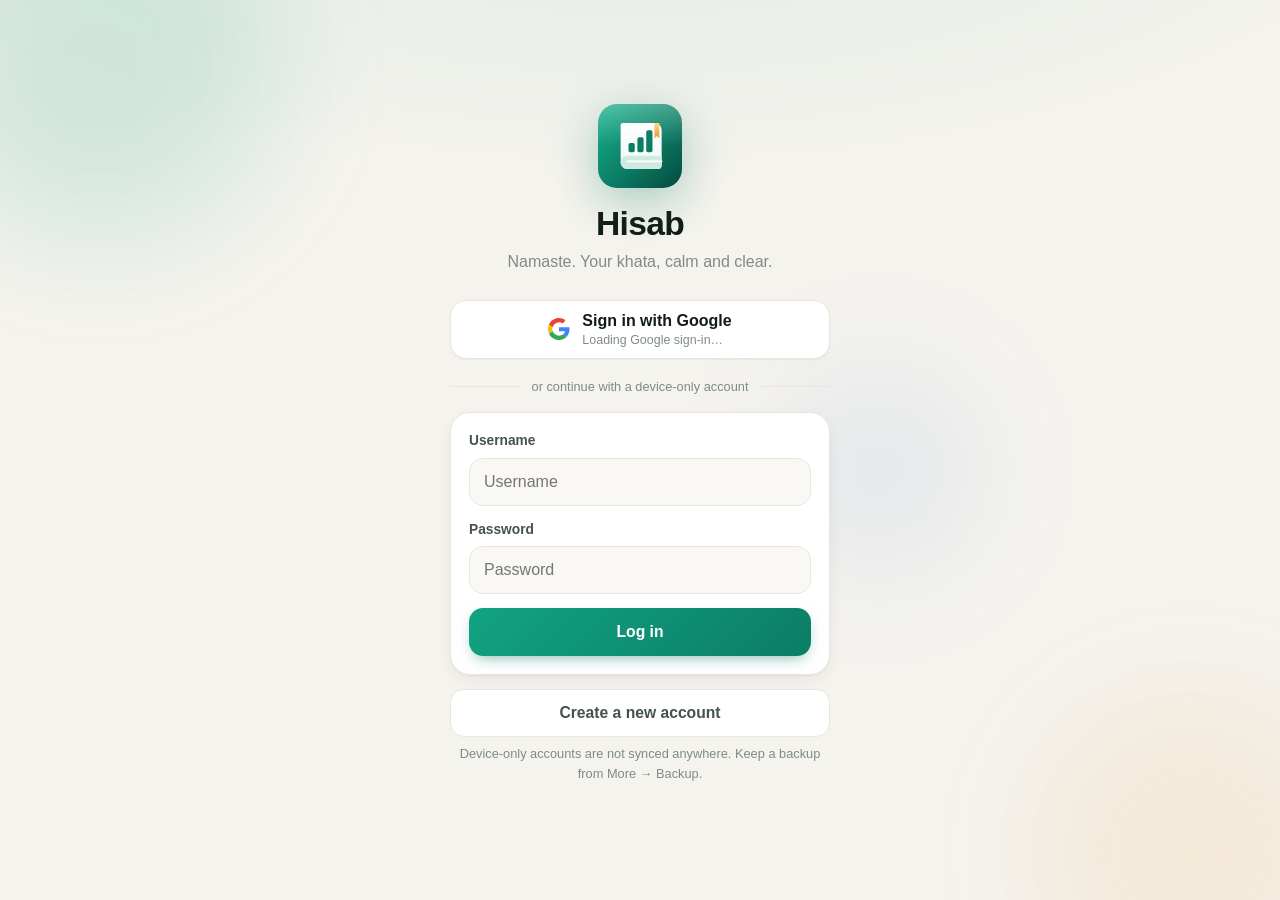
==== index.html @ 5d2def6b "Offline-readiness indicator in Profile; SW cache hisab-shell-v8" ====
<!DOCTYPE html>
<html lang="en">
<head>
<meta charset="UTF-8">
<meta name="viewport" content="width=device-width, initial-scale=1, viewport-fit=cover">
<meta name="theme-color" content="#0b7d65" media="(prefers-color-scheme: light)">
<meta name="theme-color" content="#0b1210" media="(prefers-color-scheme: dark)">
<meta name="description" content="Hisab — a calm, offline-first khata (ledger) book with clear analytics for personal and small-business use.">
<meta name="apple-mobile-web-app-capable" content="yes">
<meta name="apple-mobile-web-app-title" content="Hisab">
<title>Hisab — Khata Book</title>
<link rel="icon" href="assets/logo.svg" type="image/svg+xml">
<link rel="icon" href="assets/favicon-32.png" sizes="32x32" type="image/png">
<link rel="apple-touch-icon" href="assets/apple-touch-icon.png">
<link rel="manifest" href="manifest.webmanifest">
<script>
/* Apply the saved theme before first paint (no flash). */
try { var t = localStorage.getItem('hisab_theme'); if (t === 'light' || t === 'dark') document.documentElement.setAttribute('data-theme', t); } catch (e) {}
</script>
<link rel="stylesheet" href="css/styles.css">
</head>
<body>
<div id="app">

  <!-- Create account -->
  <section id="view-create" class="view" hidden>
    <div class="auth-bg" aria-hidden="true"><span></span><span></span><span></span></div>
    <div class="center-wrap">
      <div class="brand">
        <img class="logo" src="assets/logo.svg" alt="Hisab logo" width="84" height="84">
        <h1>Hisab</h1>
        <p class="muted">Create your own khata in seconds.</p>
      </div>
      <button class="google-btn" id="google-btn-create" type="button">
        <span class="g-logo"><svg viewBox="0 0 24 24" aria-hidden="true"><path fill="#4285F4" d="M23.5 12.3c0-.9-.1-1.5-.3-2.3H12v4.5h6.5c-.1 1.1-.8 2.7-2.4 3.8l3.6 2.8c2.2-2 3.8-5 3.8-8.8z"/><path fill="#34A853" d="M12 24c3.2 0 6-1.1 8-2.9l-3.8-3c-1 .7-2.4 1.2-4.2 1.2-3.2 0-6-2.2-7-5.1l-3.9 3C3.2 21.5 7.3 24 12 24z"/><path fill="#FBBC05" d="M5 14.2c-.2-.7-.4-1.4-.4-2.2s.1-1.5.4-2.2L1.1 6.9C.4 8.5 0 10.2 0 12s.4 3.5 1.1 5l3.9-2.8z"/><path fill="#EA4335" d="M12 4.7c1.8 0 3 .8 3.7 1.4l3.3-3.2C17.9 1.1 15.2 0 12 0 7.3 0 3.2 2.5 1.1 7l3.9 3c1-2.9 3.8-5.3 7-5.3z"/></svg></span>
        <span class="g-text"><span class="g-title">Sign in with Google</span><span class="g-sub" id="google-sub-create">Syncs across your devices</span></span>
      </button>
      <p class="fineprint center" id="google-note-create" hidden></p>
      <div class="divider"><span>or create a device-only account</span></div>
      <form id="create-form" class="card form" autocomplete="off">
        <label>Username
          <input id="create-username" type="text" required minlength="3" maxlength="24" placeholder="e.g. kaza" autocomplete="username">
        </label>
        <label>Nickname <span class="muted">(optional — what we call you)</span>
          <input id="create-nickname" type="text" maxlength="30" placeholder="e.g. Kaji Dai">
        </label>
        <label>Password
          <input id="create-password" type="password" required minlength="4" maxlength="64" placeholder="Choose a password" autocomplete="new-password">
        </label>
        <label>Confirm password
          <input id="create-password2" type="password" required minlength="4" maxlength="64" placeholder="Repeat the password" autocomplete="new-password">
        </label>
        <button class="btn primary block" type="submit">Create account</button>
        <p id="create-error" class="error" hidden></p>
      </form>
      <p class="center" style="margin-top:14px"><button class="btn ghost block" id="show-login" type="button">Back to log in</button></p>
      <p class="fineprint center">Device-only accounts live only in this browser. Use More → Backup to keep them safe.</p>
    </div>
  </section>

  <!-- Login -->
  <section id="view-login" class="view" hidden>
    <div class="auth-bg" aria-hidden="true"><span></span><span></span><span></span></div>
    <div class="center-wrap">
      <div class="brand">
        <img class="logo" src="assets/logo.svg" alt="Hisab logo" width="84" height="84">
        <h1>Hisab</h1>
        <p class="muted">Namaste. Your khata, calm and clear.</p>
      </div>
      <div id="continue-as-wrap" hidden>
        <button class="google-btn" id="continue-as-btn" type="button"></button>
      </div>
      <button class="google-btn" id="google-btn-login" type="button">
        <span class="g-logo"><svg viewBox="0 0 24 24" aria-hidden="true"><path fill="#4285F4" d="M23.5 12.3c0-.9-.1-1.5-.3-2.3H12v4.5h6.5c-.1 1.1-.8 2.7-2.4 3.8l3.6 2.8c2.2-2 3.8-5 3.8-8.8z"/><path fill="#34A853" d="M12 24c3.2 0 6-1.1 8-2.9l-3.8-3c-1 .7-2.4 1.2-4.2 1.2-3.2 0-6-2.2-7-5.1l-3.9 3C3.2 21.5 7.3 24 12 24z"/><path fill="#FBBC05" d="M5 14.2c-.2-.7-.4-1.4-.4-2.2s.1-1.5.4-2.2L1.1 6.9C.4 8.5 0 10.2 0 12s.4 3.5 1.1 5l3.9-2.8z"/><path fill="#EA4335" d="M12 4.7c1.8 0 3 .8 3.7 1.4l3.3-3.2C17.9 1.1 15.2 0 12 0 7.3 0 3.2 2.5 1.1 7l3.9 3c1-2.9 3.8-5.3 7-5.3z"/></svg></span>
        <span class="g-text"><span class="g-title">Sign in with Google</span><span class="g-sub" id="google-sub-login">Syncs across your devices</span></span>
      </button>
      <p class="fineprint center" id="google-note-login" hidden></p>
      <div class="divider"><span>or continue with a device-only account</span></div>
      <form id="login-form" class="card form" autocomplete="off">
        <label>Username
          <input id="login-username" type="text" required maxlength="24" placeholder="Username" autocomplete="username">
        </label>
        <label>Password
          <input id="login-password" type="password" required maxlength="64" placeholder="Password" autocomplete="current-password">
        </label>
        <button class="btn primary block" type="submit">Log in</button>
        <p id="login-error" class="error" hidden></p>
      </form>
      <p class="center" style="margin-top:14px"><button class="btn ghost block" id="show-create" type="button">Create a new account</button></p>
      <p class="fineprint center">Device-only accounts are not synced anywhere. Keep a backup from More → Backup.</p>
    </div>
  </section>

  <!-- Main app -->
  <section id="view-main" class="view" hidden>
    <header class="topbar">
      <div class="topbar-inner">
        <div class="topbar-row">
          <div class="brand-inline"><img class="logo-sm" src="assets/logo.svg" alt="" width="34" height="34"><div>Hisab<small id="portal-caption">Personal khata</small></div></div>
          <span class="spacer"></span>
          <span id="sync-pill" class="sync-pill" hidden></span>
          <button id="user-chip" class="user-chip" title="Profile &amp; account"></button>
        </div>
        <div class="segmented portal-switch" id="portal-switch" role="tablist" aria-label="Portal">
          <span class="thumb" aria-hidden="true"></span>
          <button id="portal-personal" class="portal-btn" data-portal="personal" role="tab">Personal</button>
          <button id="portal-business" class="portal-btn" data-portal="business" role="tab">Business</button>
        </div>
      </div>
    </header>

    <main class="content">
      <section id="tab-dashboard" class="tab" hidden></section>
      <section id="tab-entries" class="tab" hidden></section>
      <section id="tab-balances" class="tab" hidden></section>
      <section id="tab-more" class="tab" hidden></section>
    </main>

    <button id="fab" class="fab" aria-label="Add entry"></button>

    <nav class="bottomnav" aria-label="Sections">
      <button class="nav-btn" data-tab="dashboard"><span class="nav-ico"></span><span>Home</span></button>
      <button class="nav-btn" data-tab="entries"><span class="nav-ico"></span><span>Entries</span></button>
      <button class="nav-btn" data-tab="balances"><span class="nav-ico"></span><span>Balances</span></button>
      <button class="nav-btn" data-tab="more"><span class="nav-ico"></span><span>More</span></button>
    </nav>
  </section>

  <!-- Entry add/edit sheet -->
  <div id="entry-modal" class="modal" hidden>
    <div class="sheet card" role="dialog" aria-modal="true" aria-labelledby="entry-modal-title">
      <div class="sheet-head">
        <h2 id="entry-modal-title">New entry</h2>
        <button class="icon-btn" id="entry-close" aria-label="Close" type="button"></button>
      </div>
      <form id="entry-form" autocomplete="off">
        <div class="type-grid" id="type-grid"></div>
        <div class="row2">
          <label class="amount-field">Amount
            <span class="cur">Rs</span>
            <input id="f-amount" type="number" required min="1" step="1" inputmode="numeric" placeholder="0">
          </label>
          <label>Date &amp; time
            <input id="f-when" type="datetime-local" required>
          </label>
        </div>
        <label>Description
          <input id="f-desc" type="text" required maxlength="80" placeholder="e.g. Rice, lentils, oil">
        </label>
        <label><span id="f-party-label">Shop / vendor</span>
          <input id="f-party" type="text" maxlength="60" placeholder="Name (optional)" list="party-list">
          <datalist id="party-list"></datalist>
        </label>
        <label>Note <span class="muted">(optional)</span>
          <input id="f-note" type="text" maxlength="120" placeholder="Anything to remember">
        </label>
        <div class="form-actions">
          <button type="button" class="btn danger-ghost" id="entry-delete" hidden>Delete</button>
          <span class="spacer"></span>
          <button type="button" class="btn ghost" id="entry-cancel">Cancel</button>
          <button type="submit" class="btn primary">Save</button>
        </div>
      </form>
    </div>
  </div>

  <!-- Generic confirm dialog -->
  <div id="confirm-modal" class="modal" hidden>
    <div class="sheet card narrow" role="alertdialog" aria-modal="true" aria-labelledby="confirm-title">
      <h2 id="confirm-title">Are you sure?</h2>
      <p class="muted" id="confirm-text"></p>
      <div class="form-actions">
        <span class="spacer"></span>
        <button class="btn ghost" id="confirm-no" type="button">Cancel</button>
        <button class="btn danger" id="confirm-yes" type="button">Confirm</button>
      </div>
    </div>
  </div>

  <!-- Profile / account sheet -->
  <div id="account-modal" class="modal" hidden>
    <div class="sheet card narrow" role="dialog" aria-modal="true" aria-labelledby="account-title">
      <div class="sheet-head">
        <h2 id="account-title">Profile</h2>
        <button class="icon-btn" id="account-close" aria-label="Close" type="button"></button>
      </div>
      <div class="profile-edit">
        <span class="avatar lg" id="account-avatar">?</span>
        <div><div class="e-desc" id="account-name">—</div>
        <div class="em" id="account-sub">Signed in on this device</div></div>
      </div>
      <form id="nickname-form" class="inline-form" autocomplete="off">
        <label>Nickname
          <input id="account-nickname" class="field" type="text" maxlength="30" placeholder="What should Hisab call you?">
        </label>
        <button type="submit" class="btn primary" id="account-nickname-save">Save</button>
      </form>
      <p class="hint" id="nickname-hint">Shown in greetings and on the top bar. Leave empty to use your account name.</p>
      <button type="button" class="btn primary block" id="account-reconnect" style="margin-top:14px" hidden>Sync now</button>
      <p class="hint" id="offline-ready" style="margin-top:10px">Offline app: checking…</p>
      <div class="form-actions" style="margin-top:18px">
        <button type="button" class="btn ghost" id="account-switch">Switch account</button>
        <span class="spacer"></span>
        <button type="button" class="btn danger-ghost" id="account-logout">Log out</button>
      </div>
    </div>
  </div>

  <!-- Print / Save as PDF: statement options -->
  <div id="report-modal" class="modal" hidden>
    <div class="sheet card" role="dialog" aria-modal="true" aria-labelledby="report-title">
      <div class="sheet-head">
        <h2 id="report-title">Print statement</h2>
        <button class="icon-btn" id="report-close" aria-label="Close" type="button"></button>
      </div>
      <p class="hint" style="margin:-6px 2px 14px">Choose what goes on the page. In the next screen pick <b>Save as PDF</b> for a file, or a printer.</p>
      <form id="report-form" autocomplete="off">
        <div class="row2">
          <label>Khata
            <select id="r-portal" class="field">
              <option value="personal">Personal</option>
              <option value="business">Business</option>
            </select>
          </label>
          <label>Period
            <select id="r-period" class="field">
              <option value="month">This month</option>
              <option value="lastmonth">Last month</option>
              <option value="30d">Last 30 days</option>
              <option value="3m">Last 3 months</option>
              <option value="year">This year</option>
              <option value="all">All time</option>
              <option value="custom">Custom dates…</option>
            </select>
          </label>
        </div>
        <div class="row2" id="r-custom" hidden>
          <label>From <input id="r-from" type="date"></label>
          <label>To <input id="r-to" type="date"></label>
        </div>
        <label>Person / shop
          <select id="r-party" class="field"></select>
        </label>
        <label>Entry type
          <select id="r-type" class="field"></select>
        </label>
        <label>Contains text <span class="muted">(optional)</span>
          <input id="r-q" type="text" maxlength="60" placeholder="e.g. rice, rent">
        </label>
        <div class="check-list">
          <label class="check"><input type="checkbox" id="r-summary" checked> Summary &amp; totals by type</label>
          <label class="check"><input type="checkbox" id="r-balances" checked> Outstanding balances</label>
          <label class="check"><input type="checkbox" id="r-sign"> Signature lines</label>
        </div>
        <p class="hint" id="r-count" aria-live="polite"></p>
        <div class="form-actions">
          <span class="spacer"></span>
          <button type="button" class="btn ghost" id="report-cancel">Cancel</button>
          <button type="submit" class="btn primary" id="report-print">Print / Save PDF</button>
        </div>
      </form>
    </div>
  </div>

  <div id="toast" class="toast" role="status" aria-live="polite" hidden></div>
  <input type="file" id="import-file" accept="application/json" hidden>
</div>
<!-- The printable statement is built here; only visible when printing. -->
<div id="print-root"></div>
<script src="https://accounts.google.com/gsi/client" async defer></script>
<script src="js/config.js"></script>
<script src="js/drive.js"></script>
<script src="js/app.js"></script>
<script>
/* Offline support: cache the app shell so Hisab opens without internet. */
if ('serviceWorker' in navigator) {
  window.addEventListener('load', function () {
    navigator.serviceWorker.register('sw.js').catch(function (err) {
      if (window.console && console.warn) console.warn('Hisab offline support unavailable:', err);
    });
  });
}
</script>
</body>
</html>
---- css/styles.css ----
/* =========================================================================
 * Hisab — premium, calm khata book.
 * Mobile-first, zero dependencies, system fonts, light + dark themes.
 * ========================================================================= */

:root{
  color-scheme:light;
  --bg:#f5f3ee;
  --bg-tint:rgba(18,163,131,.10);
  --surface:#ffffff;
  --surface-2:#faf8f4;
  --surface-3:#f1eee7;
  --ink:#111b18;
  --ink-2:#44534e;
  --muted:#7f8b86;
  --line:#ebe6dc;
  --line-2:#f2eee7;
  --accent:#0b7d65;
  --accent-2:#12a383;
  --accent-ink:#075e4c;
  --accent-soft:#e2f3ed;
  --gold:#e59a2f;
  --gold-soft:#fbf0dc;
  --danger:#c4432f;
  --danger-soft:#fbe9e5;
  --pos:#0b7d65;
  --neg:#c4432f;
  --glass:rgba(255,255,255,.78);
  --glass-line:rgba(17,27,24,.07);
  --scrim:rgba(10,20,17,.42);

  /* chart series — validated (dataviz validator, light surface) */
  --s-in:#0f9b7a;
  --s-out:#e0643a;
  --t1:#2a78d6; --t2:#eb6834; --t3:#1baf7a; --t4:#eda100; --t5:#e87ba4; --t6:#008300; --t7:#7c5cd6;

  --radius:20px;
  --radius-sm:14px;
  --shadow-sm:0 1px 2px rgba(17,27,24,.05);
  --shadow:0 1px 2px rgba(17,27,24,.04),0 6px 20px -6px rgba(17,27,24,.10);
  --shadow-lg:0 2px 6px rgba(17,27,24,.06),0 24px 48px -12px rgba(17,27,24,.22);
  --tap:48px;
  --ease:cubic-bezier(.2,.8,.2,1);
  --ease-spring:cubic-bezier(.34,1.56,.64,1);
  --font:-apple-system,BlinkMacSystemFont,"SF Pro Text","Segoe UI Variable Text","Segoe UI",Inter,Roboto,"Noto Sans","Helvetica Neue",sans-serif;
}

@media (prefers-color-scheme:dark){
  :root:not([data-theme="light"]){
    color-scheme:dark;
    --bg:#0b1210; --bg-tint:rgba(35,180,143,.10);
    --surface:#121b18; --surface-2:#16211e; --surface-3:#1c2925;
    --ink:#ecf2ef; --ink-2:#b3c0bb; --muted:#7c8a85;
    --line:#223029; --line-2:#1a2622;
    --accent:#23b48f; --accent-2:#2fcba2; --accent-ink:#62d8b6; --accent-soft:#12302a;
    --gold:#f0b050; --gold-soft:#34281a;
    --danger:#ef6b57; --danger-soft:#3a1d19; --pos:#4fd1ab; --neg:#ef7d6b;
    --glass:rgba(18,27,24,.78); --glass-line:rgba(255,255,255,.06); --scrim:rgba(0,0,0,.6);
    --s-in:#1ba583; --s-out:#e56a3e;
    --t1:#3987e5; --t2:#d95926; --t3:#199e70; --t4:#c98500; --t5:#d55181; --t6:#008300; --t7:#a58cf0;
    --shadow-sm:0 1px 2px rgba(0,0,0,.3);
    --shadow:0 1px 2px rgba(0,0,0,.3),0 8px 24px -8px rgba(0,0,0,.5);
    --shadow-lg:0 2px 6px rgba(0,0,0,.4),0 24px 48px -12px rgba(0,0,0,.7);
  }
}
:root[data-theme="dark"]{
  color-scheme:dark;
  --bg:#0b1210; --bg-tint:rgba(35,180,143,.10);
  --surface:#121b18; --surface-2:#16211e; --surface-3:#1c2925;
  --ink:#ecf2ef; --ink-2:#b3c0bb; --muted:#7c8a85;
  --line:#223029; --line-2:#1a2622;
  --accent:#23b48f; --accent-2:#2fcba2; --accent-ink:#62d8b6; --accent-soft:#12302a;
  --gold:#f0b050; --gold-soft:#34281a;
  --danger:#ef6b57; --danger-soft:#3a1d19; --pos:#4fd1ab; --neg:#ef7d6b;
  --glass:rgba(18,27,24,.78); --glass-line:rgba(255,255,255,.06); --scrim:rgba(0,0,0,.6);
  --s-in:#1ba583; --s-out:#e56a3e;
  --t1:#3987e5; --t2:#d95926; --t3:#199e70; --t4:#c98500; --t5:#d55181; --t6:#008300; --t7:#a58cf0;
  --shadow-sm:0 1px 2px rgba(0,0,0,.3);
  --shadow:0 1px 2px rgba(0,0,0,.3),0 8px 24px -8px rgba(0,0,0,.5);
  --shadow-lg:0 2px 6px rgba(0,0,0,.4),0 24px 48px -12px rgba(0,0,0,.7);
}

*{box-sizing:border-box;-webkit-tap-highlight-color:transparent}
html,body{margin:0;padding:0}
body{
  background:var(--bg);
  background-image:radial-gradient(1200px 520px at 50% -180px,var(--bg-tint),transparent 70%);
  background-attachment:fixed;
  color:var(--ink);
  font-family:var(--font);
  font-size:16px;line-height:1.5;
  min-height:100dvh;
  -webkit-font-smoothing:antialiased;
  transition:background-color .35s var(--ease),color .35s var(--ease);
}
h1,h2,h3{margin:0;line-height:1.2;letter-spacing:-.02em}
h1{font-size:2rem;font-weight:800} h2{font-size:1.2rem;font-weight:750} h3{font-size:1rem;font-weight:700}
p{margin:.4em 0}
a{color:var(--accent)}
.muted{color:var(--muted)} .center{text-align:center}
.fineprint{font-size:.8rem;color:var(--muted);line-height:1.55}
.error{color:var(--danger);font-size:.9rem;margin:10px 0 0}
.spacer{flex:1}
.num{font-variant-numeric:tabular-nums}

#app{min-height:100dvh;position:relative}
.view{min-height:100dvh;display:flex;flex-direction:column}
[hidden]{display:none!important}

/* ================= auth screens ================= */
.auth-bg{position:fixed;inset:0;pointer-events:none;overflow:hidden;z-index:0}
.auth-bg span{position:absolute;border-radius:50%;filter:blur(60px);opacity:.55;animation:float 16s ease-in-out infinite}
.auth-bg span:nth-child(1){width:360px;height:360px;background:rgba(18,163,131,.28);top:-120px;left:-80px}
.auth-bg span:nth-child(2){width:300px;height:300px;background:rgba(229,154,47,.20);bottom:-100px;right:-60px;animation-delay:-5s}
.auth-bg span:nth-child(3){width:220px;height:220px;background:rgba(42,120,214,.14);top:40%;left:60%;animation-delay:-9s}
@keyframes float{0%,100%{transform:translate(0,0) scale(1)}50%{transform:translate(30px,24px) scale(1.08)}}

.center-wrap{position:relative;z-index:1;margin:auto;width:100%;max-width:420px;padding:40px 20px 48px}
.center-wrap > *{animation:rise .7s var(--ease) both}
.center-wrap > *:nth-child(2){animation-delay:.06s}
.center-wrap > *:nth-child(3){animation-delay:.12s}
.center-wrap > *:nth-child(4){animation-delay:.18s}
.center-wrap > *:nth-child(5){animation-delay:.24s}
.center-wrap > *:nth-child(n+6){animation-delay:.3s}
.brand{text-align:center;margin-bottom:26px}
.brand .logo{width:84px;height:84px;margin:0 auto 16px;display:block;filter:drop-shadow(0 12px 24px rgba(11,125,101,.35));animation:pop .8s var(--ease-spring) both}
.brand h1{font-size:2.1rem}
.brand p{margin-top:6px}
@keyframes pop{from{transform:scale(.6) rotate(-8deg);opacity:0}to{transform:none;opacity:1}}

.logo-sm{width:34px;height:34px;display:block;flex:none;filter:drop-shadow(0 4px 10px rgba(11,125,101,.3))}
.brand-inline{display:flex;align-items:center;gap:10px;font-size:1.2rem;font-weight:800;letter-spacing:-.02em}
.brand-inline small{display:block;font-size:.68rem;font-weight:600;color:var(--muted);letter-spacing:.02em;margin-top:-2px}

.card{
  background:var(--surface);border:1px solid var(--line);
  border-radius:var(--radius);box-shadow:var(--shadow);
  padding:18px;
  transition:background-color .35s var(--ease),border-color .35s var(--ease);
}

/* ================= forms ================= */
.form label,.sheet label{display:block;margin:0 0 14px;font-weight:650;font-size:.86rem;color:var(--ink-2)}
.form input,.sheet input,.field{
  width:100%;margin-top:6px;padding:12px 14px;min-height:var(--tap);
  border:1.5px solid var(--line);border-radius:14px;font-size:1rem;
  background:var(--surface-2);color:var(--ink);font-family:inherit;
  transition:border-color .2s,box-shadow .2s,background-color .2s;
}
.form input:hover,.sheet input:hover{border-color:color-mix(in srgb,var(--accent) 30%,var(--line))}
input:focus,select:focus{outline:none;border-color:var(--accent);box-shadow:0 0 0 4px color-mix(in srgb,var(--accent) 18%,transparent);background:var(--surface)}
button:focus-visible,a:focus-visible{outline:2px solid var(--accent);outline-offset:2px}
.row2{display:grid;grid-template-columns:1fr 1fr;gap:12px}
.form-actions{display:flex;gap:10px;margin-top:8px;align-items:center}

.btn{
  border:0;border-radius:14px;padding:12px 18px;min-height:var(--tap);
  font-size:.98rem;font-weight:700;cursor:pointer;font-family:inherit;
  display:inline-flex;align-items:center;justify-content:center;gap:8px;
  transition:transform .15s var(--ease),background-color .2s,box-shadow .2s,opacity .2s;
}
.btn:active{transform:scale(.97)}
.btn svg{width:18px;height:18px}
.btn.primary{background:linear-gradient(135deg,var(--accent-2),var(--accent));color:#fff;box-shadow:0 6px 16px -6px rgba(11,125,101,.6)}
.btn.primary:hover{box-shadow:0 10px 22px -8px rgba(11,125,101,.7)}
.btn.ghost{background:var(--surface);color:var(--ink-2);border:1.5px solid var(--line)}
.btn.ghost:hover{background:var(--surface-2)}
.btn.danger{background:var(--danger);color:#fff}
.btn.danger-ghost{background:transparent;color:var(--danger);border:1.5px solid var(--danger-soft)}
.btn.small{min-height:38px;padding:8px 14px;font-size:.88rem;border-radius:12px}
.btn.block{width:100%}
.btn:disabled{opacity:.5;cursor:default;transform:none}

/* ================= Google sign-in ================= */
.google-btn{
  width:100%;background:var(--surface);border:1.5px solid var(--line);border-radius:16px;
  min-height:56px;font-family:inherit;cursor:pointer;color:var(--ink);
  display:flex;align-items:center;justify-content:center;gap:12px;
  padding:10px 16px;font-size:1rem;margin-bottom:8px;box-shadow:var(--shadow-sm);
  transition:transform .15s var(--ease),box-shadow .2s,border-color .2s;
}
.google-btn:hover:not(:disabled){box-shadow:var(--shadow);border-color:color-mix(in srgb,var(--accent) 30%,var(--line))}
.google-btn:active:not(:disabled){transform:scale(.98)}
.google-btn:disabled{opacity:.8;cursor:default}
.google-btn .g-logo svg{width:22px;height:22px;display:block}
.google-btn .g-text{text-align:left;line-height:1.3}
.google-btn .g-title{font-weight:700;display:block}
.google-btn .g-sub{font-weight:400;font-size:.78rem;color:var(--muted);display:block}
.google-btn .g-avatar{width:34px;height:34px;border-radius:50%;object-fit:cover;flex:none}
.divider{display:flex;align-items:center;gap:12px;color:var(--muted);font-size:.8rem;margin:18px 0 16px}
.divider::before,.divider::after{content:'';flex:1;height:1px;background:var(--line)}

/* ================= top bar ================= */
.topbar{
  position:sticky;top:0;z-index:20;
  background:var(--glass);backdrop-filter:saturate(1.6) blur(16px);-webkit-backdrop-filter:saturate(1.6) blur(16px);
  border-bottom:1px solid var(--glass-line);
}
.topbar-inner{max-width:1120px;margin:0 auto;padding:12px 16px 12px;display:flex;flex-direction:column;gap:12px}
.topbar-row{display:flex;align-items:center;gap:10px}
.user-chip{
  border:1px solid var(--line);background:var(--surface);border-radius:999px;
  padding:4px 12px 4px 4px;font-weight:700;font-size:.88rem;color:var(--ink);
  display:flex;align-items:center;gap:8px;cursor:pointer;font-family:inherit;max-width:180px;
  transition:box-shadow .2s,transform .15s var(--ease);
}
.user-chip:hover{box-shadow:var(--shadow)}
.user-chip:active{transform:scale(.97)}
.user-chip span.nm{overflow:hidden;text-overflow:ellipsis;white-space:nowrap}
.chip-avatar{width:30px;height:30px;border-radius:50%;object-fit:cover;flex:none}

.avatar{
  width:42px;height:42px;border-radius:50%;
  background:linear-gradient(135deg,hsl(var(--h,160) 55% 55%),hsl(calc(var(--h,160) + 30) 60% 38%));
  color:#fff;display:flex;align-items:center;justify-content:center;font-weight:800;font-size:1rem;flex:0 0 auto;
  overflow:hidden;
}
.avatar.sm{width:30px;height:30px;font-size:.8rem}
.avatar.lg{width:72px;height:72px;font-size:1.6rem;box-shadow:0 10px 24px -8px rgba(0,0,0,.35)}
.avatar img{width:100%;height:100%;object-fit:cover;display:block}

/* portal segmented control with sliding thumb */
.segmented{
  position:relative;display:grid;grid-auto-flow:column;grid-auto-columns:1fr;
  background:var(--surface-3);border-radius:14px;padding:4px;gap:0;isolation:isolate;
}
.segmented .thumb{
  position:absolute;top:4px;bottom:4px;left:4px;border-radius:10px;background:var(--surface);
  box-shadow:0 1px 2px rgba(0,0,0,.08),0 4px 12px -4px rgba(0,0,0,.16);z-index:-1;
  transition:transform .45s var(--ease-spring),width .3s var(--ease);
}
.segmented button{
  border:0;background:transparent;border-radius:10px;padding:8px 10px;min-height:40px;
  font-size:.9rem;font-weight:700;color:var(--muted);cursor:pointer;font-family:inherit;
  transition:color .25s;display:flex;align-items:center;justify-content:center;gap:6px;white-space:nowrap;
}
.segmented button svg{width:16px;height:16px}
.segmented button.active{color:var(--ink)}
.segmented.sm button{min-height:34px;font-size:.8rem;padding:6px 8px}

/* ================= sync pill ================= */
.sync-pill{
  display:inline-flex;align-items:center;justify-content:center;gap:6px;font-size:.72rem;font-weight:700;
  border:1px solid var(--line);border-radius:999px;padding:5px 10px;min-width:92px;
  background:var(--surface);color:var(--ink-2);white-space:nowrap;
}
.sync-pill .dot{width:7px;height:7px;border-radius:50%;background:var(--muted);flex:none}
.sync-pill.ok .dot{background:var(--accent);box-shadow:0 0 0 3px var(--accent-soft)}
.sync-pill.busy .dot{background:var(--gold);animation:pulse 1s infinite}
.sync-pill.warn .dot{background:var(--gold)}
.sync-pill.bad{border-color:var(--danger-soft);color:var(--danger);cursor:pointer}
.sync-pill.bad .dot{background:var(--danger)}
@keyframes pulse{50%{opacity:.25}}

.icon-btn{
  width:40px;height:40px;border-radius:12px;border:1px solid var(--line);
  background:var(--surface);display:inline-flex;align-items:center;justify-content:center;cursor:pointer;color:var(--ink-2);
  transition:background-color .2s,transform .15s var(--ease);
}
.icon-btn:hover{background:var(--surface-2)}
.icon-btn:active{transform:scale(.94)}
.icon-btn svg{width:20px;height:20px}

/* ================= layout ================= */
.content{flex:1;width:100%;max-width:1120px;margin:0 auto;padding:18px 16px 140px}
.tab{display:flex;flex-direction:column;gap:14px}
.tab.anim > *{animation:rise .55s var(--ease) both;animation-delay:calc(var(--i,0) * 45ms)}
@keyframes rise{from{opacity:0;transform:translateY(14px)}to{opacity:1;transform:none}}
@keyframes fade{from{opacity:0}to{opacity:1}}

.section-title{display:flex;align-items:center;justify-content:space-between;gap:10px;font-size:.78rem;font-weight:800;text-transform:uppercase;letter-spacing:.07em;color:var(--muted);margin:10px 4px -4px}
.section-title .link{font-size:.8rem;text-transform:none;letter-spacing:0;font-weight:700;color:var(--accent);background:none;border:0;cursor:pointer;font-family:inherit;padding:4px}

/* ================= dashboard ================= */
.greet{display:flex;align-items:center;justify-content:space-between;gap:12px;flex-wrap:wrap}
.greet h2{font-size:1.5rem;font-weight:800;display:flex;align-items:center;gap:8px}
.greet .edit-name{border:0;background:var(--surface-3);color:var(--ink-2);width:28px;height:28px;border-radius:9px;display:inline-flex;align-items:center;justify-content:center;cursor:pointer;transition:background-color .2s,transform .15s}
.greet .edit-name:hover{background:var(--accent-soft);color:var(--accent-ink)}
.greet .edit-name svg{width:14px;height:14px}
.greet p{margin:2px 0 0}
.period-wrap{min-width:280px;flex:0 1 380px}

.dash-grid{display:grid;grid-template-columns:1fr;gap:14px}
.dash-grid > *{min-width:0}
@media (min-width:960px){
  .dash-grid{grid-template-columns:repeat(12,1fr);gap:16px}
  .span-12{grid-column:span 12}.span-8{grid-column:span 8}.span-7{grid-column:span 7}
  .span-6{grid-column:span 6}.span-5{grid-column:span 5}.span-4{grid-column:span 4}
}

.hero{
  position:relative;overflow:hidden;border-radius:24px;padding:22px 22px 18px;color:#fff;
  background:linear-gradient(135deg,#12a383 0%,#0b7d65 45%,#064c3d 100%);
  box-shadow:0 18px 40px -18px rgba(11,125,101,.75);
}
.hero::before{content:'';position:absolute;width:320px;height:320px;border-radius:50%;right:-120px;top:-160px;background:radial-gradient(circle,rgba(255,255,255,.22),transparent 65%)}
.hero::after{content:'';position:absolute;inset:0;background:linear-gradient(115deg,transparent 35%,rgba(255,255,255,.10) 50%,transparent 65%);transform:translateX(-100%);animation:sheen 3.2s 0.6s var(--ease) both}
@keyframes sheen{to{transform:translateX(100%)}}
.hero .k{font-size:.8rem;font-weight:700;opacity:.85;letter-spacing:.02em;display:flex;align-items:center;gap:8px}
.hero .v{font-size:clamp(2.2rem,8vw,3rem);font-weight:800;letter-spacing:-.03em;line-height:1.1;margin-top:6px;font-variant-numeric:tabular-nums}
.hero .sub{display:flex;gap:18px;flex-wrap:wrap;margin-top:14px;position:relative;z-index:1}
.hero .sub div{font-size:.78rem;opacity:.85}
.hero .sub b{display:block;font-size:1.02rem;opacity:1;font-weight:750;font-variant-numeric:tabular-nums}
.hero .spark{position:relative;height:56px;margin:12px -4px -4px}
.hero .spark svg{width:100%;height:100%;display:block;overflow:visible}
.delta{display:inline-flex;align-items:center;gap:3px;font-size:.74rem;font-weight:800;padding:3px 8px;border-radius:999px;white-space:nowrap}
.delta svg{width:12px;height:12px}
.delta.good{background:color-mix(in srgb,var(--pos) 14%,transparent);color:var(--pos)}
.delta.bad{background:color-mix(in srgb,var(--neg) 14%,transparent);color:var(--neg)}
.delta.flat{background:var(--surface-3);color:var(--muted)}
.hero .delta{background:rgba(255,255,255,.18);color:#fff}

.kpi-grid{display:grid;grid-template-columns:1fr 1fr;gap:12px}
@media (min-width:960px){.kpi-grid{grid-template-columns:repeat(4,1fr)}}
.kpi{
  background:var(--surface);border:1px solid var(--line);border-radius:18px;padding:14px 14px 13px;box-shadow:var(--shadow);
  display:flex;flex-direction:column;gap:6px;min-width:0;
  transition:transform .25s var(--ease),box-shadow .25s var(--ease);
}
.kpi:hover{transform:translateY(-2px);box-shadow:var(--shadow-lg)}
.kpi .k{font-size:.76rem;color:var(--muted);font-weight:700;display:flex;align-items:center;gap:7px}
.kpi .k .ico{width:26px;height:26px;border-radius:8px;display:inline-flex;align-items:center;justify-content:center;flex:none}
.kpi .k .ico svg{width:15px;height:15px}
.kpi .v{font-size:1.32rem;font-weight:800;letter-spacing:-.02em;font-variant-numeric:tabular-nums;white-space:nowrap;overflow:hidden;text-overflow:ellipsis}
.kpi .foot{display:flex;align-items:center;gap:6px;font-size:.72rem;color:var(--muted);flex-wrap:wrap}

.panel{background:var(--surface);border:1px solid var(--line);border-radius:var(--radius);box-shadow:var(--shadow);padding:18px;min-width:0}
.panel-head{display:flex;align-items:flex-start;justify-content:space-between;gap:10px;margin-bottom:14px}
.panel-head h3{font-size:1rem}
.panel-head p{margin:2px 0 0;font-size:.8rem;color:var(--muted)}
.legend{display:flex;gap:14px;flex-wrap:wrap;font-size:.78rem;color:var(--ink-2);font-weight:600}
.legend span{display:inline-flex;align-items:center;gap:6px}
.legend i{width:10px;height:10px;border-radius:3px;display:inline-block}

/* position (owe / owed) */
.position .nums{display:grid;grid-template-columns:1fr 1fr;gap:12px}
.position .nums .k{font-size:.76rem;color:var(--muted);font-weight:700}
.position .nums .v{font-size:1.25rem;font-weight:800;font-variant-numeric:tabular-nums;letter-spacing:-.02em}
.position .nums .v.neg{color:var(--neg)} .position .nums .v.pos{color:var(--pos)}
.split{display:flex;height:10px;border-radius:999px;overflow:hidden;margin:14px 0 10px;background:var(--surface-3);gap:2px}
.split i{display:block;height:100%;transform-origin:left;animation:grow-x .9s var(--ease) both}
.split i:first-child{border-radius:999px 0 0 999px}.split i:last-child{border-radius:0 999px 999px 0}
@keyframes grow-x{from{transform:scaleX(0)}to{transform:scaleX(1)}}
.net-line{display:flex;justify-content:space-between;align-items:center;font-size:.85rem;color:var(--ink-2);padding-top:10px;border-top:1px dashed var(--line)}
.net-line b{font-variant-numeric:tabular-nums}

/* column charts (HTML) */
.cols{position:relative;height:190px;display:flex;align-items:stretch;gap:2px;padding-left:44px}
.cols.short{height:130px}
.cols .grid{position:absolute;left:44px;right:0;height:1px;background:var(--line-2)}
.cols .grid.base{background:var(--line)}
.cols .ylab{position:absolute;left:0;width:40px;text-align:right;font-size:.66rem;color:var(--muted);transform:translateY(-50%);font-variant-numeric:tabular-nums}
.cols .slot{flex:1;position:relative;cursor:pointer;min-width:0;border-radius:6px;transition:background-color .15s}
.cols .slot:hover,.cols .slot.hot{background:color-mix(in srgb,var(--ink) 5%,transparent)}
.cols .bar{position:absolute;left:50%;width:min(72%,24px);transform:translateX(-50%);transform-origin:bottom}
.cols .bar.up{border-radius:4px 4px 0 0}
.cols .bar.down{border-radius:0 0 4px 4px;transform-origin:top}
.cols .bar > i{display:block;width:100%;height:100%;border-radius:inherit;background:var(--c);transform-origin:inherit;animation:grow-y .8s var(--ease) both;animation-delay:calc(var(--i,0) * 18ms)}
.cols .bar.dim > i{opacity:.38}
@keyframes grow-y{from{transform:scaleY(0)}to{transform:scaleY(1)}}
.xlabs{display:flex;gap:2px;padding-left:44px;margin-top:6px}
.xlabs span{flex:1;text-align:center;font-size:.66rem;color:var(--muted);white-space:nowrap;min-width:0;overflow:visible}
.bar-cap{position:absolute;left:50%;transform:translateX(-50%);font-size:.68rem;font-weight:800;color:var(--ink);white-space:nowrap;animation:fade .5s .6s both}

.tip{
  position:absolute;z-index:5;pointer-events:none;background:var(--ink);color:var(--bg);
  border-radius:12px;padding:9px 12px;font-size:.76rem;line-height:1.45;min-width:140px;
  box-shadow:var(--shadow-lg);opacity:0;transform:translate(-50%,calc(-100% - 6px)) scale(.96);
  transition:opacity .15s,transform .15s var(--ease);white-space:nowrap
}
.tip.show{opacity:1;transform:translate(-50%,calc(-100% - 10px)) scale(1)}
.tip b{font-weight:800}
.tip .r{display:flex;justify-content:space-between;gap:14px;font-variant-numeric:tabular-nums}
.tip .r i{display:inline-block;width:8px;height:8px;border-radius:2px;margin-right:6px}
.chart-wrap{position:relative}

/* donut */
.donut-wrap{display:grid;grid-template-columns:150px 1fr;gap:18px;align-items:center}
@media (max-width:380px){.donut-wrap{grid-template-columns:1fr;justify-items:center}}
.donut{position:relative;width:150px;height:150px}
.donut svg{width:100%;height:100%;transform:rotate(-90deg);display:block}
.donut circle.seg{fill:none;stroke-width:18;stroke-linecap:butt;animation:dash 1.1s var(--ease) both;transition:stroke-width .2s var(--ease),opacity .2s}
.donut circle.seg.hot{stroke-width:22}
.donut.has-hot circle.seg:not(.hot){opacity:.35}
@keyframes dash{from{stroke-dasharray:0 1000}}
.donut .mid{position:absolute;inset:0;display:flex;flex-direction:column;align-items:center;justify-content:center;text-align:center;pointer-events:none}
.donut .mid b{font-size:1.05rem;font-weight:800;font-variant-numeric:tabular-nums;letter-spacing:-.02em}
.donut .mid span{font-size:.68rem;color:var(--muted);font-weight:700;text-transform:uppercase;letter-spacing:.06em}
.dlist{display:flex;flex-direction:column;gap:2px;width:100%}
.dlist button{display:grid;grid-template-columns:10px 1fr auto auto;gap:10px;align-items:center;border:0;background:none;padding:7px 8px;border-radius:10px;cursor:pointer;font-family:inherit;color:var(--ink);text-align:left;font-size:.84rem;transition:background-color .15s}
.dlist button:hover,.dlist button.hot{background:var(--surface-3)}
.dlist i{width:10px;height:10px;border-radius:3px}
.dlist .p{color:var(--muted);font-size:.74rem;font-weight:700;min-width:34px;text-align:right}
.dlist .a{font-weight:750;font-variant-numeric:tabular-nums}

/* horizontal bars (top people) */
.hbars{display:flex;flex-direction:column;gap:12px}
.hbar{display:grid;grid-template-columns:34px 1fr;gap:10px;align-items:center;cursor:pointer;border:0;background:none;padding:4px;border-radius:12px;font-family:inherit;color:var(--ink);text-align:left;transition:background-color .15s}
.hbar:hover{background:var(--surface-2)}
.hbar .avatar{width:34px;height:34px;font-size:.8rem}
.hbar .row{display:flex;justify-content:space-between;gap:8px;font-size:.85rem;margin-bottom:6px}
.hbar .row b{font-weight:700;white-space:nowrap;overflow:hidden;text-overflow:ellipsis}
.hbar .row span{font-weight:800;font-variant-numeric:tabular-nums;white-space:nowrap}
.hbar .track{height:8px;border-radius:999px;background:var(--surface-3);overflow:hidden}
.hbar .fill{height:100%;border-radius:999px;background:linear-gradient(90deg,var(--accent-2),var(--accent));transform-origin:left;animation:grow-x .9s var(--ease) both;animation-delay:calc(var(--i,0) * 70ms)}
.hbar .meta{font-size:.72rem;color:var(--muted);margin-top:4px}
.hbar .meta .owe{color:var(--neg);font-weight:700}.hbar .meta .owed{color:var(--pos);font-weight:700}

/* highlights */
.hl-grid{display:grid;grid-template-columns:1fr 1fr;gap:10px}
.hl{background:var(--surface-2);border:1px solid var(--line-2);border-radius:14px;padding:12px;min-width:0}
.hl .k{font-size:.7rem;color:var(--muted);font-weight:800;text-transform:uppercase;letter-spacing:.05em}
.hl .v{font-weight:800;font-size:1rem;margin-top:3px;font-variant-numeric:tabular-nums;white-space:nowrap;overflow:hidden;text-overflow:ellipsis}
.hl .s{font-size:.74rem;color:var(--ink-2);white-space:nowrap;overflow:hidden;text-overflow:ellipsis}

.nudge{display:flex;align-items:center;gap:12px;background:var(--gold-soft);border:1px solid color-mix(in srgb,var(--gold) 30%,transparent);border-radius:16px;padding:12px 14px}
.nudge svg{width:22px;height:22px;color:var(--gold);flex:none}
.nudge p{margin:0;font-size:.86rem;flex:1}
.nudge .x{border:0;background:none;color:var(--muted);cursor:pointer;padding:4px;display:flex}
.nudge .x svg{width:16px;height:16px;color:var(--muted)}

/* ================= entries ================= */
.toolbar{display:flex;flex-direction:column;gap:10px}
.search{position:relative}
.search input{padding-left:44px;margin-top:0;background:var(--surface);box-shadow:var(--shadow-sm)}
.search-ico{position:absolute;left:14px;top:50%;transform:translateY(-50%);color:var(--muted);pointer-events:none;display:flex}
.search-ico svg{width:19px;height:19px}
.search .clear{position:absolute;right:8px;top:50%;transform:translateY(-50%);border:0;background:var(--surface-3);color:var(--ink-2);width:28px;height:28px;border-radius:50%;cursor:pointer;display:flex;align-items:center;justify-content:center}
.search .clear svg{width:14px;height:14px}
.chip-row{display:flex;gap:8px;overflow-x:auto;padding:2px 2px 4px;scrollbar-width:none;margin:0 -2px}
.chip-row::-webkit-scrollbar{display:none}
.chip{
  flex:0 0 auto;border:1.5px solid var(--line);background:var(--surface);border-radius:999px;
  padding:7px 14px;font-size:.84rem;font-weight:700;color:var(--ink-2);cursor:pointer;font-family:inherit;min-height:38px;
  display:inline-flex;align-items:center;gap:7px;transition:all .2s var(--ease);
}
.chip i{width:8px;height:8px;border-radius:50%;background:var(--c,var(--muted))}
.chip:hover{border-color:color-mix(in srgb,var(--ink) 20%,var(--line))}
.chip.active{background:var(--ink);border-color:var(--ink);color:var(--bg)}
.summary-line{display:flex;justify-content:space-between;align-items:baseline;padding:2px 4px}
.summary-line .total{font-weight:800;font-size:1.02rem;font-variant-numeric:tabular-nums}

.day-group{display:flex;flex-direction:column}
.day-head{display:flex;justify-content:space-between;align-items:baseline;padding:14px 6px 8px;font-weight:800}
.day-head .d{font-size:.88rem}
.day-head .t{font-size:.84rem;color:var(--ink-2);font-variant-numeric:tabular-nums}
.list-card{background:var(--surface);border:1px solid var(--line);border-radius:18px;box-shadow:var(--shadow);overflow:hidden}
.entry-row{
  display:flex;gap:12px;align-items:center;background:transparent;border:0;
  padding:12px 14px;cursor:pointer;width:100%;text-align:left;font-family:inherit;color:var(--ink);
  transition:background-color .15s;
}
.entry-row + .entry-row{border-top:1px solid var(--line-2)}
.entry-row:hover{background:var(--surface-2)}
.entry-row:active{background:var(--surface-3)}
.e-ico{flex:0 0 40px;width:40px;height:40px;border-radius:12px;display:flex;align-items:center;justify-content:center;
  background:color-mix(in srgb,var(--c) 14%,transparent);color:var(--c)}
.e-ico svg{width:20px;height:20px}
.e-main{flex:1;min-width:0}
.e-desc{display:block;font-weight:700;white-space:nowrap;overflow:hidden;text-overflow:ellipsis}
.e-sub{display:block;font-size:.78rem;color:var(--muted);white-space:nowrap;overflow:hidden;text-overflow:ellipsis}
.e-dt{color:var(--ink-2);font-weight:600;font-variant-numeric:tabular-nums}
.e-amt{font-weight:800;white-space:nowrap;font-variant-numeric:tabular-nums;font-size:.98rem}
.e-amt.out{color:var(--neg)} .e-amt.in{color:var(--pos)}

.t-cash_purchase{--c:var(--t1)} .t-due_purchase{--c:var(--t2)} .t-money_given{--c:var(--t3)}
.t-money_taken{--c:var(--t4)} .t-paid_back{--c:var(--t5)} .t-received_back{--c:var(--t6)}
.t-income{--c:var(--t7)}

.empty{text-align:center;padding:40px 20px;color:var(--muted)}
.empty .em-ico{width:64px;height:64px;border-radius:20px;margin:0 auto 12px;background:var(--surface-3);display:flex;align-items:center;justify-content:center;color:var(--ink-2)}
.empty .em-ico svg{width:30px;height:30px}
.empty p{margin:0 0 4px}
.empty b{color:var(--ink);display:block;font-size:1rem;margin-bottom:2px}

/* ================= balances ================= */
.party-card{
  display:flex;align-items:center;gap:12px;background:transparent;border:0;
  padding:13px 14px;cursor:pointer;width:100%;text-align:left;font-family:inherit;color:var(--ink);
  transition:background-color .15s;
}
.party-card + .party-card{border-top:1px solid var(--line-2)}
.party-card:hover{background:var(--surface-2)}
.bal{font-weight:800;font-size:1.02rem;font-variant-numeric:tabular-nums;white-space:nowrap}
.bal.owe{color:var(--neg)} .bal.owed{color:var(--pos)}
.chev{width:16px;height:16px;color:var(--muted);flex:none}

/* ================= more / settings ================= */
.profile-card{display:flex;align-items:center;gap:16px;padding:20px}
.profile-card .who{flex:1;min-width:0}
.profile-card .who b{display:block;font-size:1.15rem;font-weight:800;white-space:nowrap;overflow:hidden;text-overflow:ellipsis}
.profile-card .who span{display:block;font-size:.8rem;color:var(--muted);white-space:nowrap;overflow:hidden;text-overflow:ellipsis}
.menu-card{display:flex;flex-direction:column;padding:4px 14px}
.menu-item{
  display:flex;align-items:center;gap:14px;padding:14px 2px;border:0;background:none;
  font-size:.98rem;font-weight:650;color:var(--ink);cursor:pointer;font-family:inherit;text-align:left;width:100%;
  transition:opacity .15s;
}
.menu-item + .menu-item,.menu-row + .menu-row{border-top:1px solid var(--line-2)}
.menu-item:hover{opacity:.8}
.menu-item .mi{width:36px;height:36px;border-radius:11px;background:var(--surface-3);display:flex;align-items:center;justify-content:center;flex:none;color:var(--ink-2)}
.menu-item .mi svg{width:19px;height:19px}
.menu-item > span:not(.mi){flex:1}
.menu-item .sub{display:block;font-size:.78rem;color:var(--muted);font-weight:400}
.menu-item.danger-item{color:var(--danger)} .menu-item.danger-item .mi{background:var(--danger-soft);color:var(--danger)}
.menu-row{display:flex;align-items:center;justify-content:space-between;gap:12px;padding:12px 2px}
.menu-row .lbl{font-weight:650}
.menu-row .segmented{min-width:220px}

.user-row{display:flex;align-items:center;gap:12px;padding:12px 4px}
.user-row + .user-row{border-top:1px solid var(--line)}

/* ================= bottom nav + fab ================= */
.bottomnav{
  position:fixed;left:50%;bottom:calc(12px + env(safe-area-inset-bottom));transform:translateX(-50%);
  width:calc(100% - 24px);max-width:440px;
  display:grid;grid-template-columns:repeat(4,1fr);
  background:var(--glass);backdrop-filter:saturate(1.6) blur(18px);-webkit-backdrop-filter:saturate(1.6) blur(18px);
  border:1px solid var(--glass-line);border-radius:24px;padding:6px;z-index:30;box-shadow:var(--shadow-lg);
}
.nav-btn{
  position:relative;border:0;background:none;display:flex;flex-direction:column;align-items:center;gap:2px;
  font-size:.68rem;font-weight:700;color:var(--muted);cursor:pointer;font-family:inherit;padding:8px 4px 6px;min-height:54px;border-radius:18px;
  transition:color .25s;
}
.nav-btn .nav-ico{position:relative;display:flex;align-items:center;justify-content:center;width:52px;height:28px;border-radius:999px;transition:background-color .3s var(--ease)}
.nav-btn .nav-ico::before{content:'';position:absolute;inset:0;border-radius:inherit;background:var(--accent-soft);transform:scaleX(.3);opacity:0;transition:transform .45s var(--ease-spring),opacity .25s}
.nav-btn svg{position:relative;width:22px;height:22px;transition:transform .35s var(--ease-spring)}
.nav-btn.active{color:var(--accent-ink)}
.nav-btn.active .nav-ico::before{transform:scaleX(1);opacity:1}
.nav-btn.active svg{transform:translateY(-1px) scale(1.06)}
.fab{
  position:fixed;bottom:calc(92px + env(safe-area-inset-bottom));right:max(18px,calc(50% - 540px));
  width:60px;height:60px;border-radius:20px;border:0;cursor:pointer;
  background:linear-gradient(135deg,var(--accent-2),var(--accent));color:#fff;
  box-shadow:0 12px 28px -8px rgba(11,125,101,.65);z-index:31;display:flex;align-items:center;justify-content:center;
  transition:transform .25s var(--ease-spring),box-shadow .25s;
  animation:pop .6s .2s var(--ease-spring) both;
}
.fab:hover{transform:translateY(-2px) rotate(90deg);box-shadow:0 16px 32px -8px rgba(11,125,101,.7)}
.fab:active{transform:scale(.92)}
.fab svg{width:28px;height:28px;transition:transform .3s var(--ease)}

/* ================= modal sheet ================= */
.modal{position:fixed;inset:0;z-index:50;display:flex;align-items:flex-end;justify-content:center;
  background:var(--scrim);backdrop-filter:blur(3px);-webkit-backdrop-filter:blur(3px);
  opacity:0;transition:opacity .28s var(--ease)}
.modal.open{opacity:1}
.sheet{
  width:100%;max-width:560px;border-radius:26px 26px 0 0;max-height:92dvh;overflow-y:auto;
  padding:10px 20px calc(24px + env(safe-area-inset-bottom));
  transform:translateY(40px);opacity:.6;transition:transform .42s var(--ease),opacity .3s var(--ease);
  box-shadow:var(--shadow-lg);
}
.modal.open .sheet{transform:none;opacity:1}
.sheet::before{content:'';display:block;width:40px;height:5px;border-radius:99px;background:var(--line);margin:0 auto 12px}
.sheet.narrow{border-radius:24px;margin:0 16px 24px;max-width:420px}
.sheet.narrow::before{display:none}
.sheet.narrow{padding-top:20px}
.sheet-head{display:flex;align-items:center;justify-content:space-between;margin-bottom:14px}
.type-grid{display:grid;grid-template-columns:repeat(3,1fr);gap:8px;margin-bottom:16px}
.type-btn{
  border:1.5px solid var(--line);background:var(--surface-2);border-radius:14px;padding:10px 6px;cursor:pointer;
  display:flex;flex-direction:column;align-items:center;gap:6px;font-size:.74rem;font-weight:700;
  color:var(--ink-2);font-family:inherit;min-height:78px;justify-content:center;text-align:center;
  transition:all .22s var(--ease);
}
.type-btn .e-ico{flex:none;width:34px;height:34px;border-radius:10px}
.type-btn .e-ico svg{width:18px;height:18px}
.type-btn:hover{border-color:color-mix(in srgb,var(--c) 40%,var(--line))}
.type-btn.active{border-color:var(--c);background:color-mix(in srgb,var(--c) 10%,var(--surface));color:var(--ink);transform:translateY(-1px);box-shadow:0 6px 16px -8px var(--c)}
.amount-field{position:relative}
.amount-field .cur{position:absolute;left:14px;bottom:13px;font-weight:800;color:var(--muted);font-size:1rem}
.amount-field input{padding-left:44px;font-size:1.25rem;font-weight:800;font-variant-numeric:tabular-nums}

.profile-edit{display:flex;flex-direction:column;align-items:center;gap:10px;margin:4px 0 18px;text-align:center}
.profile-edit .em{font-size:.82rem;color:var(--muted)}
.inline-form{display:flex;gap:8px;align-items:flex-end}
.inline-form label{flex:1;margin:0}
.inline-form .btn{flex:none}
.hint{font-size:.76rem;color:var(--muted);margin:6px 2px 0}

/* ================= toast ================= */
.toast{
  position:fixed;bottom:calc(160px + env(safe-area-inset-bottom));left:50%;
  transform:translate(-50%,16px) scale(.96);opacity:0;
  background:var(--ink);color:var(--bg);padding:12px 18px;border-radius:14px;font-size:.9rem;font-weight:650;
  z-index:60;box-shadow:var(--shadow-lg);max-width:min(90vw,420px);text-align:center;
  transition:opacity .25s var(--ease),transform .35s var(--ease-spring);
}
.toast.show{opacity:1;transform:translate(-50%,0) scale(1)}

@media (min-width:700px){
  .modal{align-items:center}
  .sheet{border-radius:26px;margin-bottom:0;transform:translateY(24px) scale(.97)}
  .sheet::before{display:none}
  .sheet{padding-top:20px}
  .content{padding-top:24px}
}

@media (prefers-reduced-motion:reduce){
  *,*::before,*::after{animation-duration:.01ms!important;animation-delay:0ms!important;transition-duration:.01ms!important}
}

/* small additions */
.hero .k svg{width:16px;height:16px}
.wipe{animation:wipe 1.2s .15s var(--ease) both}
@keyframes wipe{from{clip-path:inset(0 100% 0 0)}to{clip-path:inset(0 0 0 0)}}
.link-btn{font-size:.82rem;font-weight:700;color:var(--accent);background:none;border:0;cursor:pointer;font-family:inherit;padding:4px 2px;white-space:nowrap}
.link-btn:hover{text-decoration:underline}

/* ---- refinements ---- */
.panel{container-type:inline-size}
.panel-head{flex-wrap:wrap}
@container (max-width:470px){
  .donut-wrap{grid-template-columns:1fr;justify-items:center}
  .donut{width:170px;height:170px}
}
.dlist button > span:nth-child(2){white-space:nowrap;overflow:hidden;text-overflow:ellipsis}
.dlist .a{white-space:nowrap}
.cols .bar.dim > i{opacity:.45}
.nudge{flex-wrap:wrap}
.nudge p{min-width:180px}
@media (min-width:960px){
  .cols.short{height:230px}
}
@media (min-width:760px){
  .topbar-inner{flex-direction:row;align-items:center;gap:14px}
  .topbar-row{display:contents}
  .topbar-row .brand-inline{order:0}
  .portal-switch{order:1;width:260px;margin-left:18px}
  .topbar-row .spacer{order:2}
  .topbar-row .sync-pill{order:3}
  .topbar-row .user-chip{order:4}
}
.row2{grid-template-columns:minmax(0,1fr) minmax(0,1fr)}
.row2 input{min-width:0}
input[type=number]::-webkit-outer-spin-button,input[type=number]::-webkit-inner-spin-button{-webkit-appearance:none;margin:0}
input[type=number]{-moz-appearance:textfield;appearance:textfield}

/* =========================================================================
 * Print / Save as PDF — statement options sheet + the printed statement.
 * The statement lives in #print-root, hidden on screen. When the user
 * prints, body.print-report swaps the app out for the statement.
 * ========================================================================= */
select.field{
  appearance:none;-webkit-appearance:none;padding-right:40px;cursor:pointer;
  background-image:url("data:image/svg+xml,%3Csvg xmlns='http://www.w3.org/2000/svg' viewBox='0 0 24 24' fill='none' stroke='%237f8b86' stroke-width='2.2' stroke-linecap='round' stroke-linejoin='round'%3E%3Cpath d='M6 9l6 6 6-6'/%3E%3C/svg%3E");
  background-repeat:no-repeat;background-position:right 14px center;background-size:18px;
}
.check-list{display:flex;flex-direction:column;margin:2px 0 10px;padding:2px 14px;border:1.5px solid var(--line);border-radius:14px;background:var(--surface-2)}
.sheet label.check{display:flex;align-items:center;gap:12px;margin:0;padding:11px 0;font-weight:600;color:var(--ink);cursor:pointer}
.sheet label.check + label.check{border-top:1px solid var(--line-2)}
.sheet .check input{width:20px;height:20px;min-height:0;margin:0;padding:0;flex:none;accent-color:var(--accent);cursor:pointer}
#r-count{margin:0 2px 6px;font-weight:650;color:var(--ink-2)}
.link-btn svg{width:15px;height:15px;vertical-align:-3px;margin-right:4px}
.sl-left{display:inline-flex;align-items:center;gap:12px}

#print-root{display:none}
@media print{
  @page{
    size:A4;margin:12mm 11mm 14mm;
    @bottom-right{content:"Page " counter(page) " of " counter(pages);font-size:8pt;color:#7f8b86}
  }
  body.print-report{background:#fff!important;background-image:none!important;color:#111b18}
  body.print-report #app{display:none!important}
  body.print-report #print-root{display:block!important}
}

.rp{font-family:var(--font);color:#111b18;background:#fff;font-size:9.5pt;line-height:1.4;-webkit-print-color-adjust:exact;print-color-adjust:exact}
.rp *{box-sizing:border-box}
.rp h1,.rp h2,.rp h3{letter-spacing:0;color:inherit}
.rp small{display:block;font-size:.84em;color:#6b7772;font-weight:400}
.rp-head{display:flex;justify-content:space-between;align-items:flex-end;gap:16px;padding-bottom:10px;border-bottom:2.5px solid #0b7d65}
.rp-brand{display:flex;align-items:center;gap:10px}
.rp-brand img{width:38px;height:38px;display:block}
.rp-brand b{display:block;font-size:15pt;line-height:1.1}
.rp-brand span{font-size:7.5pt;color:#6b7772;text-transform:uppercase;letter-spacing:.08em;font-weight:700}
.rp-title{text-align:right}
.rp-title h1{margin:0;font-size:14pt;font-weight:800}
.rp-title p{margin:2px 0 0;color:#44534e;font-weight:600}
.rp-meta{display:grid;grid-template-columns:1.3fr .7fr 1fr 1.2fr;gap:8px 14px;margin:12px 0 0;padding:10px 12px;background:#f5f3ee;border-radius:8px}
.rp-meta dt{font-size:7pt;text-transform:uppercase;letter-spacing:.07em;color:#6b7772;font-weight:700}
.rp-meta dd{margin:2px 0 0;font-weight:650;word-break:break-word}
.rp-sec{margin-top:16px}
.rp-sec h2{font-size:10pt;font-weight:800;margin:0 0 8px;text-transform:uppercase;letter-spacing:.06em;color:#075e4c}
.rp-sec h2 small{display:inline;margin-left:6px;text-transform:none;letter-spacing:0;font-weight:600}
.rp-tiles{display:grid;grid-template-columns:repeat(3,1fr);gap:8px;margin-bottom:10px}
.rp-tile{border:1px solid #e3ddd1;border-radius:8px;padding:7px 10px;break-inside:avoid}
.rp-tile span{font-size:7pt;text-transform:uppercase;letter-spacing:.06em;color:#6b7772;font-weight:700}
.rp-tile b{display:block;font-size:12.5pt;font-variant-numeric:tabular-nums;margin-top:1px}
.rp-table{width:100%;border-collapse:collapse;font-variant-numeric:tabular-nums}
.rp-table thead{display:table-header-group}
.rp-table tfoot{display:table-row-group}
.rp-table tr{break-inside:avoid}
.rp-table th{font-size:7pt;text-transform:uppercase;letter-spacing:.05em;color:#44534e;text-align:left;background:#f1eee7;padding:6px 7px;border-bottom:1px solid #d9d2c4;font-weight:800}
.rp-table td{padding:5px 7px;border-bottom:1px solid #ece7dd;vertical-align:top}
.rp-table .n{text-align:right;white-space:nowrap}
.rp-table .d{white-space:nowrap}
.rp-table td.o{color:#b3412c}
.rp-table td.i{color:#0b7d65}
.rp-table tfoot td{font-weight:800;border-top:1.5px solid #111b18;border-bottom:0;padding-top:7px;color:#111b18}
.rp-table tr.zero td{color:#a3aba7}
.rp-table tr.rp-open td{background:#faf8f4;font-style:italic}
.rp-table .rb{font-weight:700}
.rp-table .rb small{font-style:normal}
.rp-dot{display:inline-block;width:8px;height:8px;border-radius:50%;margin-right:7px;vertical-align:1px}
.rp-dot.t1{background:#2a78d6} .rp-dot.t2{background:#eb6834} .rp-dot.t3{background:#1baf7a}
.rp-dot.t4{background:#eda100} .rp-dot.t5{background:#e87ba4} .rp-dot.t6{background:#008300}
.rp-bal{display:grid;grid-template-columns:1fr 1fr;gap:16px}
.rp-bal h3{font-size:8.5pt;font-weight:800;margin:0 0 4px}
.rp-net{margin:10px 0 0;padding:8px 10px;border:1px dashed #cfc7b8;border-radius:8px;display:flex;justify-content:space-between;font-weight:650}
.rp-empty{color:#6b7772;margin:4px 0;font-style:italic}
.rp-mute{color:#a3aba7}
.rp-keep{break-inside:avoid}
.rp-sign{display:grid;grid-template-columns:repeat(3,1fr);gap:28px;margin-top:44px;break-inside:avoid}
.rp-sign div{border-top:1px solid #111b18;padding-top:5px;font-size:8.5pt;color:#44534e}
.rp-foot{margin-top:18px;padding-top:8px;border-top:1px solid #e3ddd1;font-size:7.5pt;color:#6b7772}
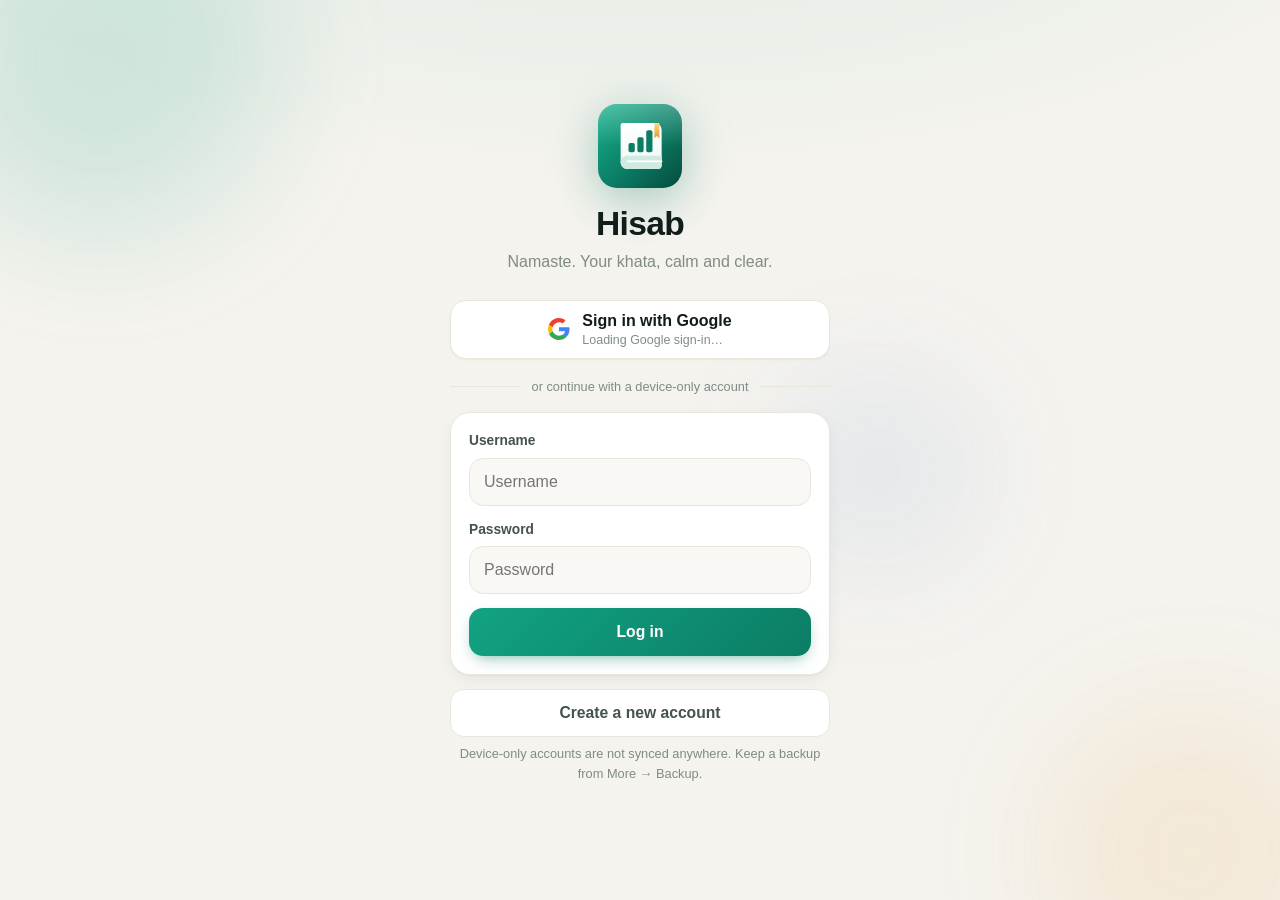
==== commit 0fbff54e: "Register SW immediately (not on load); silent Google iframe deferred past load; cache hisab-shell-v1" ====
--- a/index.html
+++ b/index.html
@@ -272,12 +272,34 @@
 <script src="js/drive.js"></script>
 <script src="js/app.js"></script>
 <script>
-/* Offline support: cache the app shell so Hisab opens without internet. */
-if ('serviceWorker' in navigator) {
-  window.addEventListener('load', function () {
-    navigator.serviceWorker.register('sw.js').catch(function (err) {
+/* Offline support: cache the app shell so Hisab opens without internet.
+ * Registration runs on load AND whenever the app becomes visible, because
+ * home-screen (PWA) launches often resume a warm page with no fresh load
+ * event — without the visible-retry the installer might never get a chance. */
+var __lastSWReg = 0;
+function registerSW() {
+  if (!('serviceWorker' in navigator)) return;
+  var now = Date.now();
+  if (now - __lastSWReg < 60000) return; /* don't hammer the update check */
+  __lastSWReg = now;
+  try {
+    var p = navigator.serviceWorker.register('sw.js');
+    if (p && typeof p.catch === 'function') p.catch(function (err) {
       if (window.console && console.warn) console.warn('Hisab offline support unavailable:', err);
     });
+  } catch (err) {
+    if (window.console && console.warn) console.warn('Hisab offline support unavailable:', err);
+  }
+}
+/* Register right away — do NOT wait for window 'load'. A slow third-party
+ * iframe (Google's silent sign-in) can delay 'load' indefinitely, and
+ * home-screen launches often resume a warm page with no 'load' at all.
+ * The 'load' + visibility listeners below are just backups. */
+registerSW();
+if ('serviceWorker' in navigator) {
+  window.addEventListener('load', registerSW);
+  document.addEventListener('visibilitychange', function () {
+    if (!document.hidden) registerSW();
   });
 }
 </script>
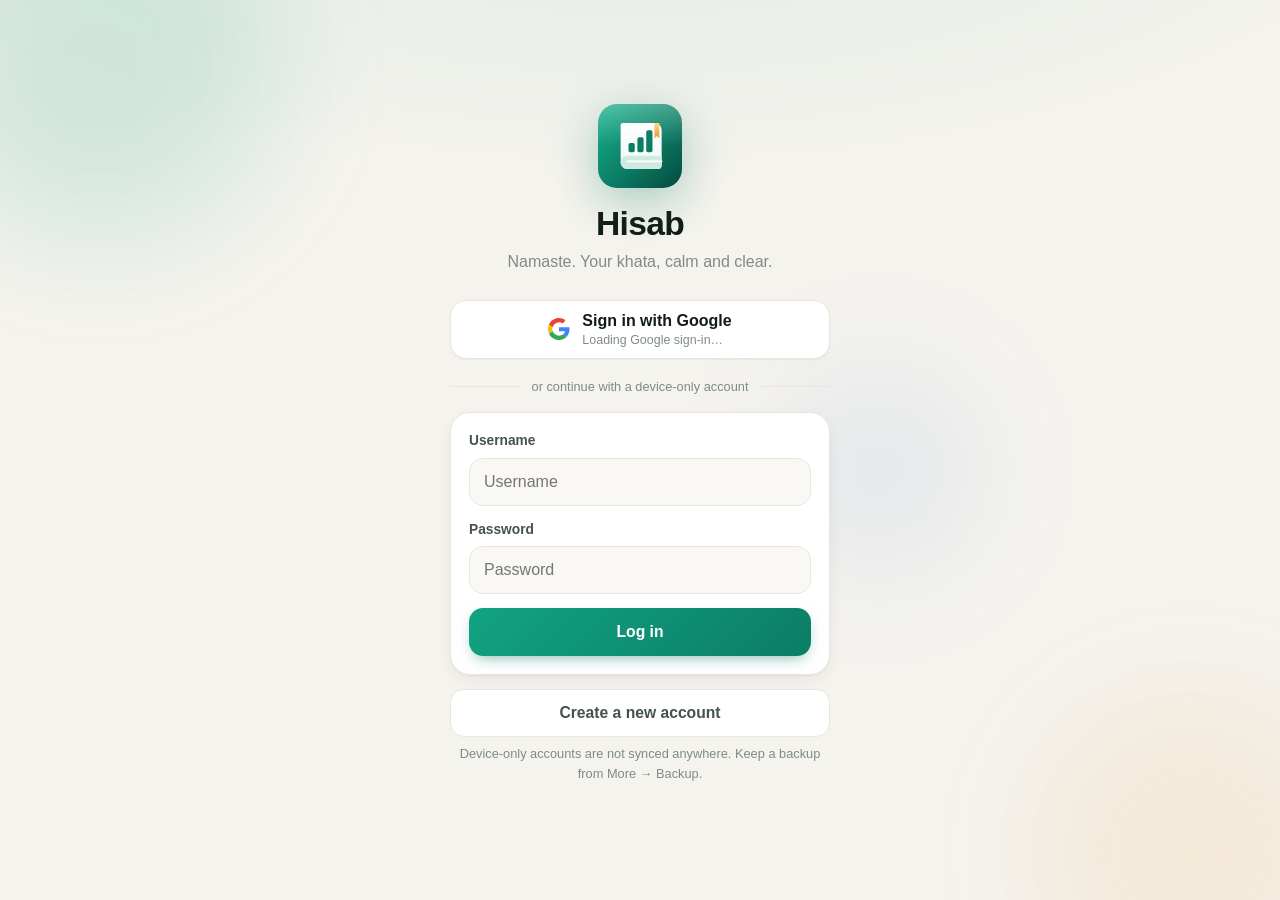
==== commit c8aaa3b9: "Offline install now fails loudly if critical shell files aren't cached; per-asset timeout; page self" ====
--- a/index.html
+++ b/index.html
@@ -302,6 +302,26 @@
     if (!document.hidden) registerSW();
   });
 }
+/* Self-heal: if the browser evicted the saved offline copy (storage
+ * pressure), the installer can still report "ready" while a fresh launch
+ * offline fails. When online, check the shell is really cached — if not,
+ * ask the active worker to save it again. */
+function healOfflineCache() {
+  try {
+    if (!('serviceWorker' in navigator) || !('caches' in window)) return;
+    if (!navigator.onLine) return;
+    caches.match('index.html').then(function (hit) {
+      if (hit) return;
+      navigator.serviceWorker.getRegistration().then(function (reg) {
+        var w = reg && reg.active;
+        if (w && typeof w.postMessage === 'function') {
+          try { w.postMessage({ type: 'recache' }); } catch (e) { /* ignore */ }
+        }
+      }).catch(function () { /* ignore */ });
+    }).catch(function () { /* ignore */ });
+  } catch (e) { /* ignore */ }
+}
+setTimeout(healOfflineCache, 8000);
 </script>
 </body>
 </html>
--- a/css/styles.css
+++ b/css/styles.css
@@ -240,15 +240,20 @@
 
 /* ================= sync pill ================= */
 .sync-pill{
-  display:inline-flex;align-items:center;justify-content:center;gap:6px;font-size:.72rem;font-weight:700;
-  border:1px solid var(--line);border-radius:999px;padding:5px 10px;min-width:92px;
+  display:inline-flex;align-items:center;justify-content:center;gap:7px;
+  font-size:.72rem;font-weight:700;letter-spacing:.01em;
+  border:1px solid var(--line);border-radius:999px;padding:6px 12px;min-width:92px;
   background:var(--surface);color:var(--ink-2);white-space:nowrap;
-}
-.sync-pill .dot{width:7px;height:7px;border-radius:50%;background:var(--muted);flex:none}
-.sync-pill.ok .dot{background:var(--accent);box-shadow:0 0 0 3px var(--accent-soft)}
+  box-shadow:var(--shadow-sm);
+}
+.sync-pill .dot{width:8px;height:8px;border-radius:50%;background:var(--muted);flex:none}
+.sync-pill.ok{background:var(--accent-soft);border-color:transparent;color:var(--accent-ink)}
+.sync-pill.ok .dot{background:var(--accent)}
+.sync-pill.busy{background:var(--gold-soft);border-color:transparent;color:var(--ink-2)}
 .sync-pill.busy .dot{background:var(--gold);animation:pulse 1s infinite}
+.sync-pill.warn{background:var(--gold-soft);border-color:transparent;color:var(--ink-2)}
 .sync-pill.warn .dot{background:var(--gold)}
-.sync-pill.bad{border-color:var(--danger-soft);color:var(--danger);cursor:pointer}
+.sync-pill.bad{background:var(--danger-soft);border-color:transparent;color:var(--danger);cursor:pointer}
 .sync-pill.bad .dot{background:var(--danger)}
 @keyframes pulse{50%{opacity:.25}}
 
@@ -632,6 +637,12 @@
   .topbar-row .spacer{order:2}
   .topbar-row .sync-pill{order:3}
   .topbar-row .user-chip{order:4}
+}
+/* Entry sheet: on narrow phones the date+time picker is squeezed next to
+ * Amount and its time part gets clipped — stack them full-width instead so
+ * both date and time stay visible without opening the picker. */
+@media (max-width:520px){
+  #entry-form .row2{grid-template-columns:minmax(0,1fr)}
 }
 .row2{grid-template-columns:minmax(0,1fr) minmax(0,1fr)}
 .row2 input{min-width:0}
